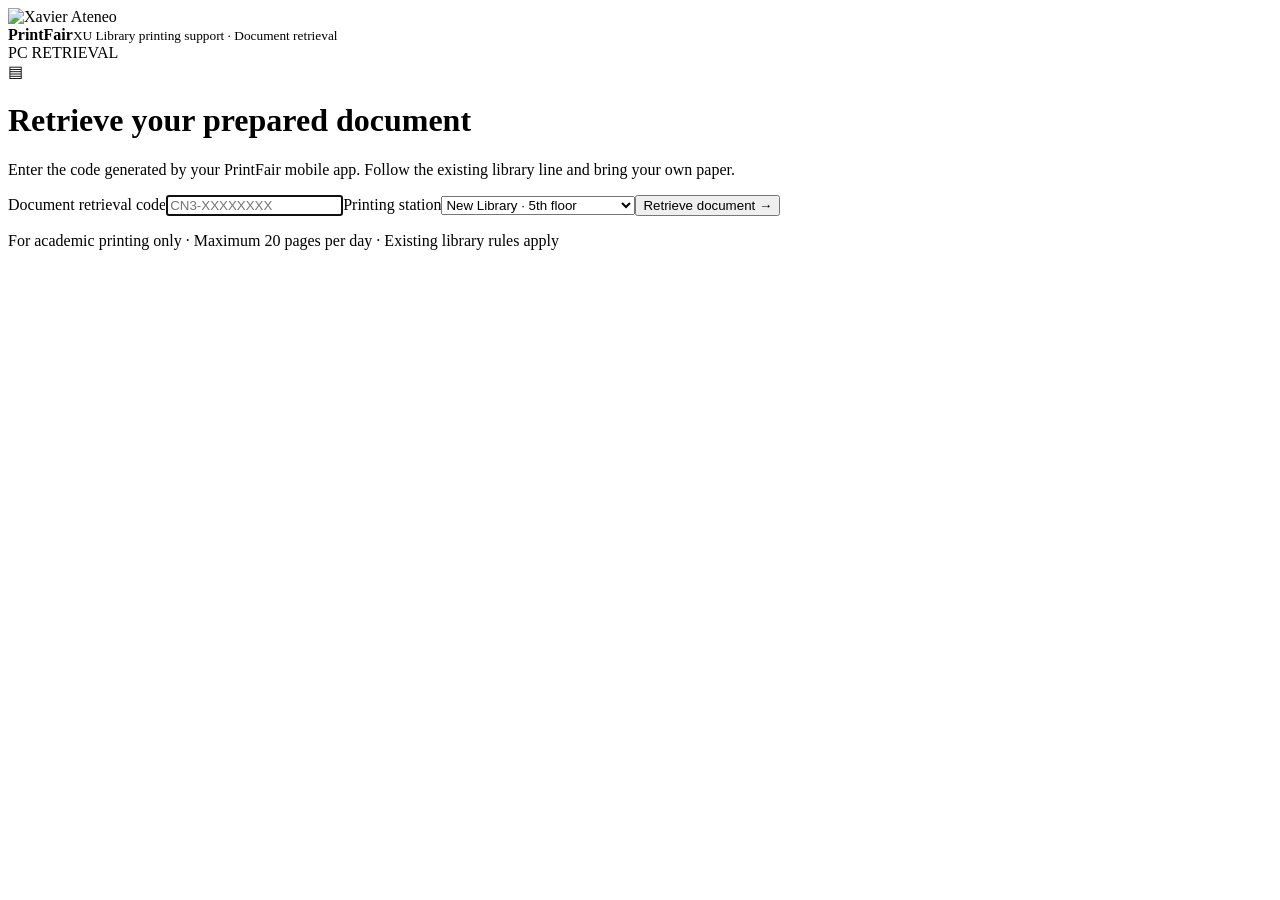
==== www/kiosk.html @ c9dbb633 "Fix application bugs and add Milestone 4 documentation" ====
<!doctype html><html lang="en"><head><meta charset="utf-8"><meta name="viewport" content="width=device-width, initial-scale=1"><title>PrintFair - PC Retrieval</title><link rel="stylesheet" href="kiosk.css?v=7"></head>
<body><header class="site-head"><img src="assets/xu-100-logo.png" alt="Xavier Ateneo" class="crest"><span class="goldline"></span><div><strong>PrintFair</strong><small>XU Library printing support · Document retrieval</small></div><span class="mode">PC RETRIEVAL</span></header>
<main class="container"><div class="kiosk-icon">▤</div><h1>Retrieve your prepared document</h1><p class="intro">Enter the code generated by your PrintFair mobile app. Follow the existing library line and bring your own paper.</p><section class="panel" id="staff-auth" hidden>
 <h2>Library staff sign in</h2><p class="intro">Only an authorized staff account can retrieve a stored document.</p>
 <label for="staff-email">Staff email</label><input id="staff-email" type="email" autocomplete="username" placeholder="staff@xu.edu.ph">
 <label for="staff-password">Password</label><input id="staff-password" type="password" autocomplete="current-password">
 <button id="staff-login">Sign in</button><div id="staff-message" aria-live="polite"></div>
</section>
<section class="panel" id="retrieve-panel"><label for="k-code">Document retrieval code</label><input id="k-code" autofocus placeholder="CN3-XXXXXXXX" maxlength="20" spellcheck="false" autocomplete="off"><label for="station-id">Printing station</label><select id="station-id"><option value="new5">New Library · 5th floor</option><option value="old2">Old Library · 2nd floor</option><option value="new2">New Library · 2nd floor</option><option value="med5">School of Medicine · 5th floor</option></select><button id="retrieve">Retrieve document →</button><div id="message" aria-live="polite"></div><div id="result" hidden><hr><h2>Document ready</h2><div class="doc-row"><span class="filebox">▤</span><div><strong id="filename"></strong><small id="details"></small></div><span class="status">Retrieved</span></div><p class="info">Retrieval has been recorded in PrintFair. This does not verify physical printing.</p><a class="btn-link" id="open-pdf" target="_blank" rel="noopener" href="#" hidden>Open prepared PDF</a><button id="reset">Enter another code</button></div><button id="staff-logout" hidden>Staff sign out</button></section><p class="footnote">For academic printing only · Maximum 20 pages per day · Existing library rules apply</p><p class="demo" id="kiosk-mode-note" hidden></p></main><script src="https://cdn.jsdelivr.net/npm/@supabase/supabase-js@2"></script><script src="https://cdn.jsdelivr.net/npm/pdf-lib@1.17.1/dist/pdf-lib.min.js"></script><script src="domain.js?v=7"></script><script src="backend-config.js?v=7"></script><script src="storage.js?v=7"></script><script src="backend.js?v=7"></script><script src="kiosk.js?v=7" defer></script></body></html>
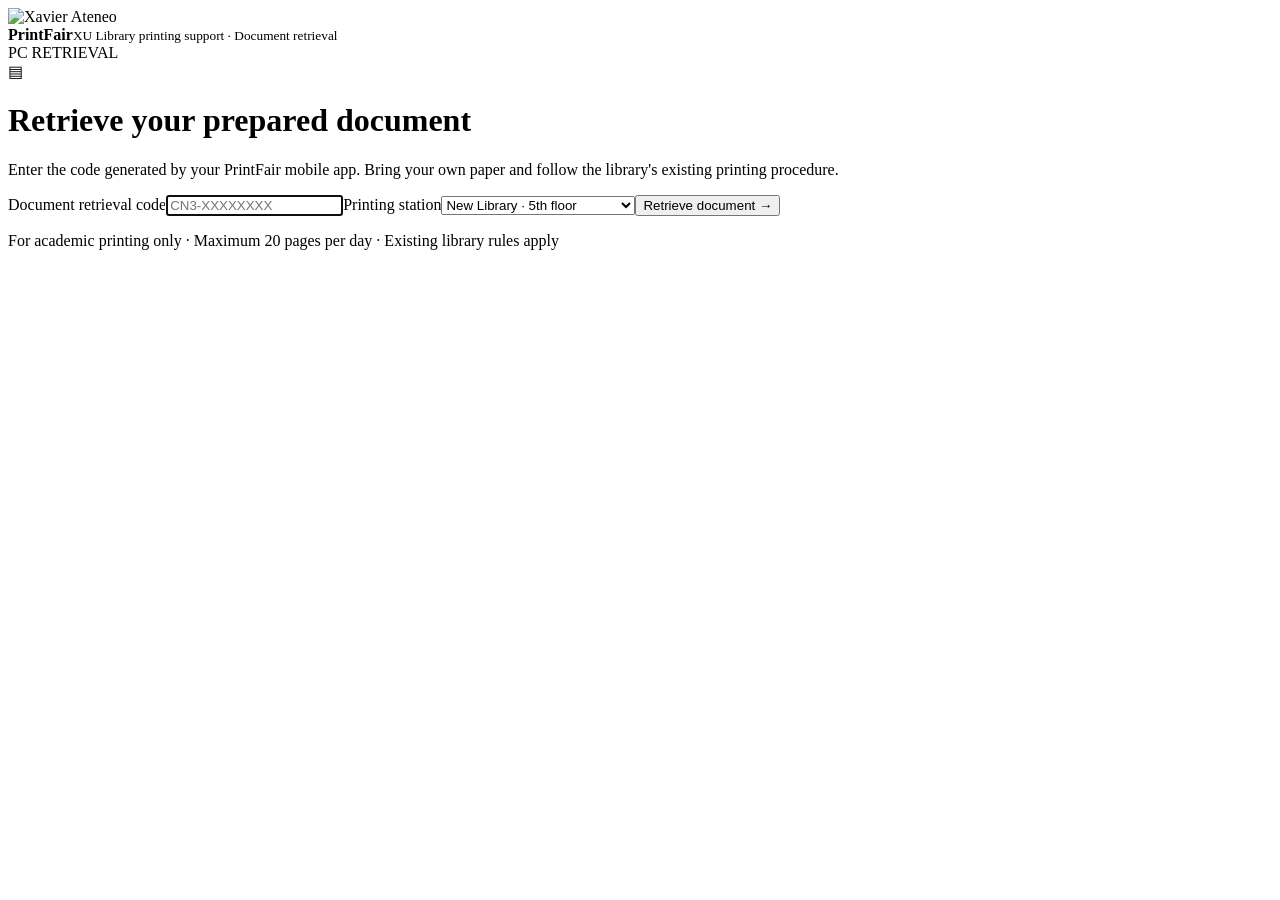
==== commit 2301e6f0: "Fix PrintFair authentication, code expiry, kiosk retrieval and responsive navigation" ====
--- a/www/kiosk.html
+++ b/www/kiosk.html
@@ -1,9 +1,9 @@
-<!doctype html><html lang="en"><head><meta charset="utf-8"><meta name="viewport" content="width=device-width, initial-scale=1"><title>PrintFair - PC Retrieval</title><link rel="stylesheet" href="kiosk.css?v=7"></head>
+<!doctype html><html lang="en"><head><meta charset="utf-8"><meta name="viewport" content="width=device-width, initial-scale=1"><title>PrintFair - PC Retrieval</title><link rel="stylesheet" href="kiosk.css?v=8"></head>
 <body><header class="site-head"><img src="assets/xu-100-logo.png" alt="Xavier Ateneo" class="crest"><span class="goldline"></span><div><strong>PrintFair</strong><small>XU Library printing support · Document retrieval</small></div><span class="mode">PC RETRIEVAL</span></header>
-<main class="container"><div class="kiosk-icon">▤</div><h1>Retrieve your prepared document</h1><p class="intro">Enter the code generated by your PrintFair mobile app. Follow the existing library line and bring your own paper.</p><section class="panel" id="staff-auth" hidden>
+<main class="container"><div class="kiosk-icon">▤</div><h1>Retrieve your prepared document</h1><p class="intro">Enter the code generated by your PrintFair mobile app. Bring your own paper and follow the library's existing printing procedure.</p><section class="panel" id="staff-auth" hidden>
  <h2>Library staff sign in</h2><p class="intro">Only an authorized staff account can retrieve a stored document.</p>
  <label for="staff-email">Staff email</label><input id="staff-email" type="email" autocomplete="username" placeholder="staff@xu.edu.ph">
  <label for="staff-password">Password</label><input id="staff-password" type="password" autocomplete="current-password">
  <button id="staff-login">Sign in</button><div id="staff-message" aria-live="polite"></div>
 </section>
-<section class="panel" id="retrieve-panel"><label for="k-code">Document retrieval code</label><input id="k-code" autofocus placeholder="CN3-XXXXXXXX" maxlength="20" spellcheck="false" autocomplete="off"><label for="station-id">Printing station</label><select id="station-id"><option value="new5">New Library · 5th floor</option><option value="old2">Old Library · 2nd floor</option><option value="new2">New Library · 2nd floor</option><option value="med5">School of Medicine · 5th floor</option></select><button id="retrieve">Retrieve document →</button><div id="message" aria-live="polite"></div><div id="result" hidden><hr><h2>Document ready</h2><div class="doc-row"><span class="filebox">▤</span><div><strong id="filename"></strong><small id="details"></small></div><span class="status">Retrieved</span></div><p class="info">Retrieval has been recorded in PrintFair. This does not verify physical printing.</p><a class="btn-link" id="open-pdf" target="_blank" rel="noopener" href="#" hidden>Open prepared PDF</a><button id="reset">Enter another code</button></div><button id="staff-logout" hidden>Staff sign out</button></section><p class="footnote">For academic printing only · Maximum 20 pages per day · Existing library rules apply</p><p class="demo" id="kiosk-mode-note" hidden></p></main><script src="https://cdn.jsdelivr.net/npm/@supabase/supabase-js@2"></script><script src="https://cdn.jsdelivr.net/npm/pdf-lib@1.17.1/dist/pdf-lib.min.js"></script><script src="domain.js?v=7"></script><script src="backend-config.js?v=7"></script><script src="storage.js?v=7"></script><script src="backend.js?v=7"></script><script src="kiosk.js?v=7" defer></script></body></html>
+<section class="panel" id="retrieve-panel"><label for="k-code">Document retrieval code</label><input id="k-code" autofocus placeholder="CN3-XXXXXXXX" maxlength="20" spellcheck="false" autocomplete="off"><label for="station-id">Printing station</label><select id="station-id"><option value="new5">New Library · 5th floor</option><option value="old2">Old Library · 2nd floor</option><option value="new2">New Library · 2nd floor</option><option value="med5">School of Medicine · 5th floor</option></select><button id="retrieve">Retrieve document →</button><div id="message" aria-live="polite"></div><div id="result" hidden><hr><h2>Document ready</h2><div class="doc-row"><span class="filebox">▤</span><div><strong id="filename"></strong><small id="details"></small></div><span class="status">Retrieved</span></div><p class="info">Retrieval has been recorded in PrintFair. This does not verify physical printing.</p><a class="btn-link" id="open-pdf" target="_blank" rel="noopener" href="#" hidden>Open prepared PDF</a><button id="reset">Enter another code</button></div><button id="staff-logout" hidden>Staff sign out</button></section><p class="footnote">For academic printing only · Maximum 20 pages per day · Existing library rules apply</p><p class="demo" id="kiosk-mode-note" hidden></p></main><script src="https://cdn.jsdelivr.net/npm/@supabase/supabase-js@2"></script><script src="https://cdn.jsdelivr.net/npm/pdf-lib@1.17.1/dist/pdf-lib.min.js"></script><script src="domain.js?v=8"></script><script src="backend-config.js?v=8"></script><script src="storage.js?v=8"></script><script src="backend.js?v=8"></script><script src="kiosk.js?v=8" defer></script></body></html>
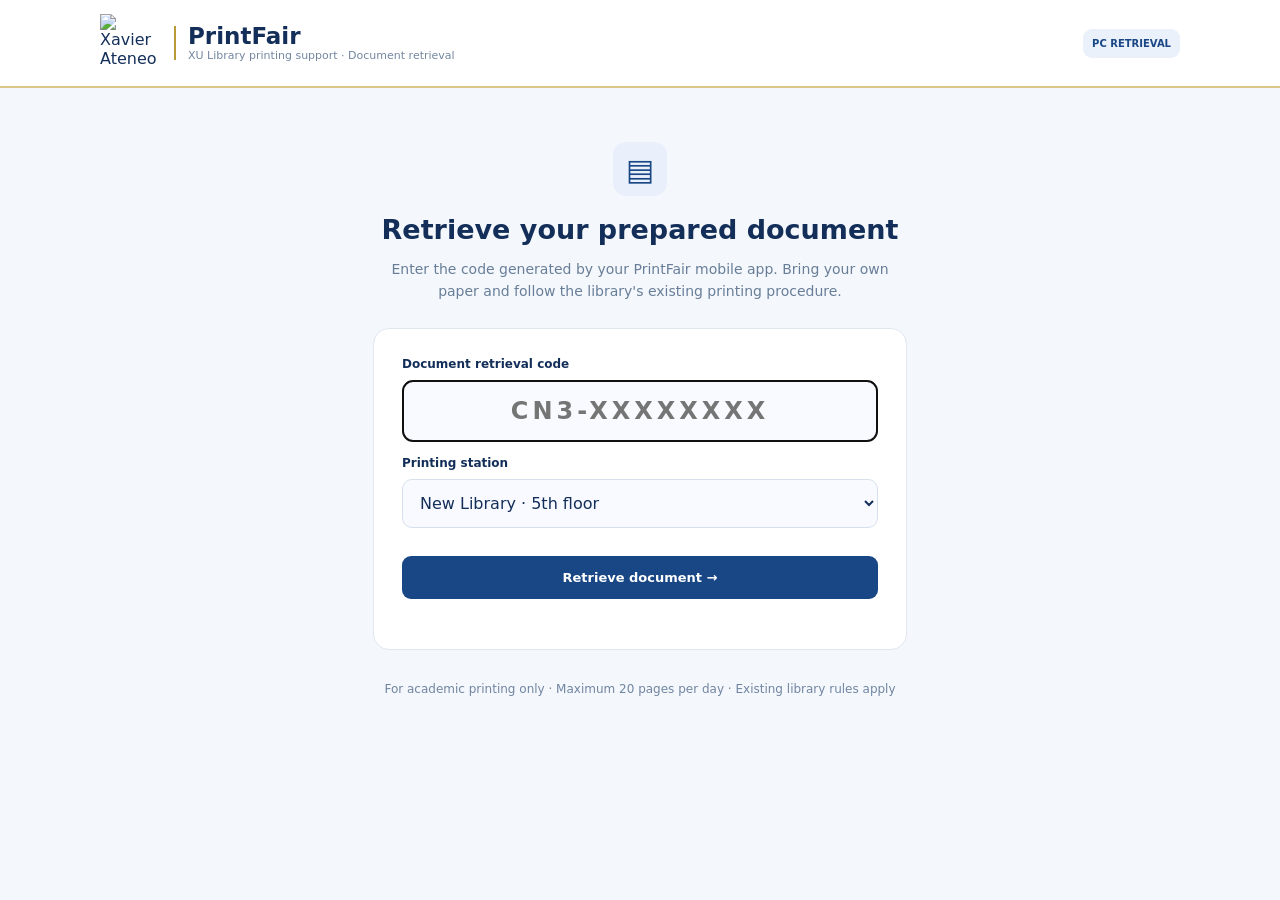
==== commit a5a1c3b7: "Refresh kiosk asset versions after responsive updates" ====
--- a/www/kiosk.html
+++ b/www/kiosk.html
@@ -1,4 +1,4 @@
-<!doctype html><html lang="en"><head><meta charset="utf-8"><meta name="viewport" content="width=device-width, initial-scale=1"><title>PrintFair - PC Retrieval</title><link rel="stylesheet" href="kiosk.css?v=8"></head>
+<!doctype html><html lang="en"><head><meta charset="utf-8"><meta name="viewport" content="width=device-width, initial-scale=1"><title>PrintFair - PC Retrieval</title><link rel="stylesheet" href="kiosk.css?v=9"></head>
 <body><header class="site-head"><img src="assets/xu-100-logo.png" alt="Xavier Ateneo" class="crest"><span class="goldline"></span><div><strong>PrintFair</strong><small>XU Library printing support · Document retrieval</small></div><span class="mode">PC RETRIEVAL</span></header>
 <main class="container"><div class="kiosk-icon">▤</div><h1>Retrieve your prepared document</h1><p class="intro">Enter the code generated by your PrintFair mobile app. Bring your own paper and follow the library's existing printing procedure.</p><section class="panel" id="staff-auth" hidden>
  <h2>Library staff sign in</h2><p class="intro">Only an authorized staff account can retrieve a stored document.</p>
@@ -6,4 +6,4 @@
  <label for="staff-password">Password</label><input id="staff-password" type="password" autocomplete="current-password">
  <button id="staff-login">Sign in</button><div id="staff-message" aria-live="polite"></div>
 </section>
-<section class="panel" id="retrieve-panel"><label for="k-code">Document retrieval code</label><input id="k-code" autofocus placeholder="CN3-XXXXXXXX" maxlength="20" spellcheck="false" autocomplete="off"><label for="station-id">Printing station</label><select id="station-id"><option value="new5">New Library · 5th floor</option><option value="old2">Old Library · 2nd floor</option><option value="new2">New Library · 2nd floor</option><option value="med5">School of Medicine · 5th floor</option></select><button id="retrieve">Retrieve document →</button><div id="message" aria-live="polite"></div><div id="result" hidden><hr><h2>Document ready</h2><div class="doc-row"><span class="filebox">▤</span><div><strong id="filename"></strong><small id="details"></small></div><span class="status">Retrieved</span></div><p class="info">Retrieval has been recorded in PrintFair. This does not verify physical printing.</p><a class="btn-link" id="open-pdf" target="_blank" rel="noopener" href="#" hidden>Open prepared PDF</a><button id="reset">Enter another code</button></div><button id="staff-logout" hidden>Staff sign out</button></section><p class="footnote">For academic printing only · Maximum 20 pages per day · Existing library rules apply</p><p class="demo" id="kiosk-mode-note" hidden></p></main><script src="https://cdn.jsdelivr.net/npm/@supabase/supabase-js@2"></script><script src="https://cdn.jsdelivr.net/npm/pdf-lib@1.17.1/dist/pdf-lib.min.js"></script><script src="domain.js?v=8"></script><script src="backend-config.js?v=8"></script><script src="storage.js?v=8"></script><script src="backend.js?v=8"></script><script src="kiosk.js?v=8" defer></script></body></html>
+<section class="panel" id="retrieve-panel"><label for="k-code">Document retrieval code</label><input id="k-code" autofocus placeholder="CN3-XXXXXXXX" maxlength="20" spellcheck="false" autocomplete="off"><label for="station-id">Printing station</label><select id="station-id"><option value="new5">New Library · 5th floor</option><option value="old2">Old Library · 2nd floor</option><option value="new2">New Library · 2nd floor</option><option value="med5">School of Medicine · 5th floor</option></select><button id="retrieve">Retrieve document →</button><div id="message" aria-live="polite"></div><div id="result" hidden><hr><h2>Document ready</h2><div class="doc-row"><span class="filebox">▤</span><div><strong id="filename"></strong><small id="details"></small></div><span class="status">Retrieved</span></div><p class="info">Retrieval has been recorded in PrintFair. This does not verify physical printing.</p><a class="btn-link" id="open-pdf" target="_blank" rel="noopener" href="#" hidden>Open prepared PDF</a><button id="reset">Enter another code</button></div><button id="staff-logout" hidden>Staff sign out</button></section><p class="footnote">For academic printing only · Maximum 20 pages per day · Existing library rules apply</p><p class="demo" id="kiosk-mode-note" hidden></p></main><script src="https://cdn.jsdelivr.net/npm/@supabase/supabase-js@2"></script><script src="https://cdn.jsdelivr.net/npm/pdf-lib@1.17.1/dist/pdf-lib.min.js"></script><script src="domain.js?v=9"></script><script src="backend-config.js?v=9"></script><script src="storage.js?v=9"></script><script src="backend.js?v=9"></script><script src="kiosk.js?v=9" defer></script></body></html>
--- a/www/kiosk.css
+++ b/www/kiosk.css
@@ -0,0 +1,37 @@
+:root{--blue:#194785;--navy:#132f59;--gold:#b99a36;--muted:#7386a1;--line:#e0e7f1}*{box-sizing:border-box}body{margin:0;min-height:100vh;background:#f4f7fb;color:var(--navy);font-family:Inter,system-ui,-apple-system,'Segoe UI',sans-serif}.site-head{background:white;padding:14px max(24px,calc((100vw - 1080px)/2));border-bottom:2px solid #dac686;display:flex;align-items:center;gap:12px;box-shadow:0 2px 10px #163a5b09}.crest{height:58px;width:62px;object-fit:contain}.goldline{height:34px;width:2px;background:var(--gold)}.site-head strong{font-size:23px;display:block}.site-head small{font-size:11px;color:var(--muted)}.mode{margin-left:auto;border-radius:9px;background:#ebf1fa;padding:9px;font-weight:700;font-size:10px;color:var(--blue)}.container{max-width:570px;margin:65px auto 30px;text-align:center;padding:0 18px}.kiosk-icon{width:54px;height:54px;background:#e9f0fc;color:var(--blue);border-radius:13px;margin:auto;display:grid;place-items:center;font-size:30px}h1{font-size:27px;margin:18px 0 10px}.intro{color:#687e98;font-size:14px;line-height:1.55}.panel{background:white;border:1px solid var(--line);border-radius:16px;padding:28px;margin-top:26px;box-shadow:0 9px 30px #193a5d09;text-align:left}.panel label{font-size:12px;font-weight:750;display:block;margin-bottom:9px}#k-code{border:1px solid #d6e0ec;background:#f8faff;border-radius:10px;width:100%;padding:16px;font:700 24px Inter,system-ui;letter-spacing:4px;color:var(--blue);text-align:center;text-transform:uppercase}button,.btn-link{font:700 13px Inter,system-ui;cursor:pointer;border-radius:9px;padding:14px;border:0}#retrieve,.btn-link{background:#194785;color:white;width:100%;display:block;text-decoration:none;text-align:center;margin-top:14px}#reset{background:#eef3fa;color:var(--blue);width:100%;margin-top:8px}#message{font-size:13px;margin-top:10px;min-height:12px}.error{color:#ad3737}.success{color:#157646}.panel hr{border:0;border-top:1px solid var(--line);margin:20px 0}.panel h2{font-size:16px}.doc-row{display:flex;align-items:center;gap:14px;padding:12px;background:#f6f9fe;border-radius:10px}.filebox{font-size:30px;color:var(--blue)}.doc-row strong{display:block;font-size:13px}.doc-row small{display:block;color:var(--muted);font-size:12px;margin-top:4px}.status{margin-left:auto;background:#e6f6ee;color:#167447;padding:7px;border-radius:16px;font-size:10px}.info,.demo{font-size:12px;color:#6a809e;line-height:1.5}.footnote{font-size:12px;color:#7185a2;margin-top:32px}.demo{font-size:11px}@media(max-width:600px){.container{margin-top:32px}.panel{padding:17px}.site-head{padding:12px}.mode{display:none}h1{font-size:23px}}
+
+.site-head,.panel{box-shadow:none}
+
+[hidden]{display:none!important}.panel input,.panel select{width:100%;border:1px solid #d6e0ec;background:#f8faff;border-radius:10px;padding:13px;font:inherit;color:var(--navy);margin:0 0 14px}.panel button{background:#194785;color:white;width:100%;margin-top:10px}#reset,#staff-logout{background:#eef3fa;color:var(--blue)}#staff-message{font-size:13px;margin-top:10px;min-height:12px}
+
+
+/* Keep the library retrieval page usable on narrow phones, tablets and desktops. */
+html{min-width:320px;overflow-x:hidden}
+body{width:100%;overflow-x:hidden}
+.site-head{width:100%;min-width:0;flex-wrap:wrap}
+.site-head>div{min-width:0;overflow-wrap:anywhere}
+.site-head small{display:block;line-height:1.35}
+.container{width:100%;max-width:570px}
+.panel{min-width:0}
+.panel input,.panel select{min-width:0;max-width:100%}
+#k-code{font-size:clamp(16px,5vw,24px);letter-spacing:clamp(1px,.8vw,4px)}
+.doc-row{min-width:0;flex-wrap:wrap}
+.doc-row>div{min-width:0;flex:1 1 160px;overflow-wrap:anywhere}
+.doc-row strong,.doc-row small{overflow-wrap:anywhere;word-break:break-word}
+.status{flex:0 0 auto;margin-left:auto}
+#message,#staff-message{overflow-wrap:anywhere;line-height:1.5}
+@media(max-width:420px){
+  .site-head{gap:8px;padding:10px}
+  .crest{width:48px;height:48px}
+  .site-head strong{font-size:19px}
+  .site-head small{font-size:10px}
+  .container{margin-top:26px;padding:0 12px}
+  .panel{padding:15px}
+  h1{font-size:clamp(20px,6vw,23px)}
+  .intro{font-size:13px}
+  #k-code{padding:14px 8px}
+}
+@media(min-width:700px){
+  .container{margin-top:54px}
+  .panel{padding:28px}
+}
